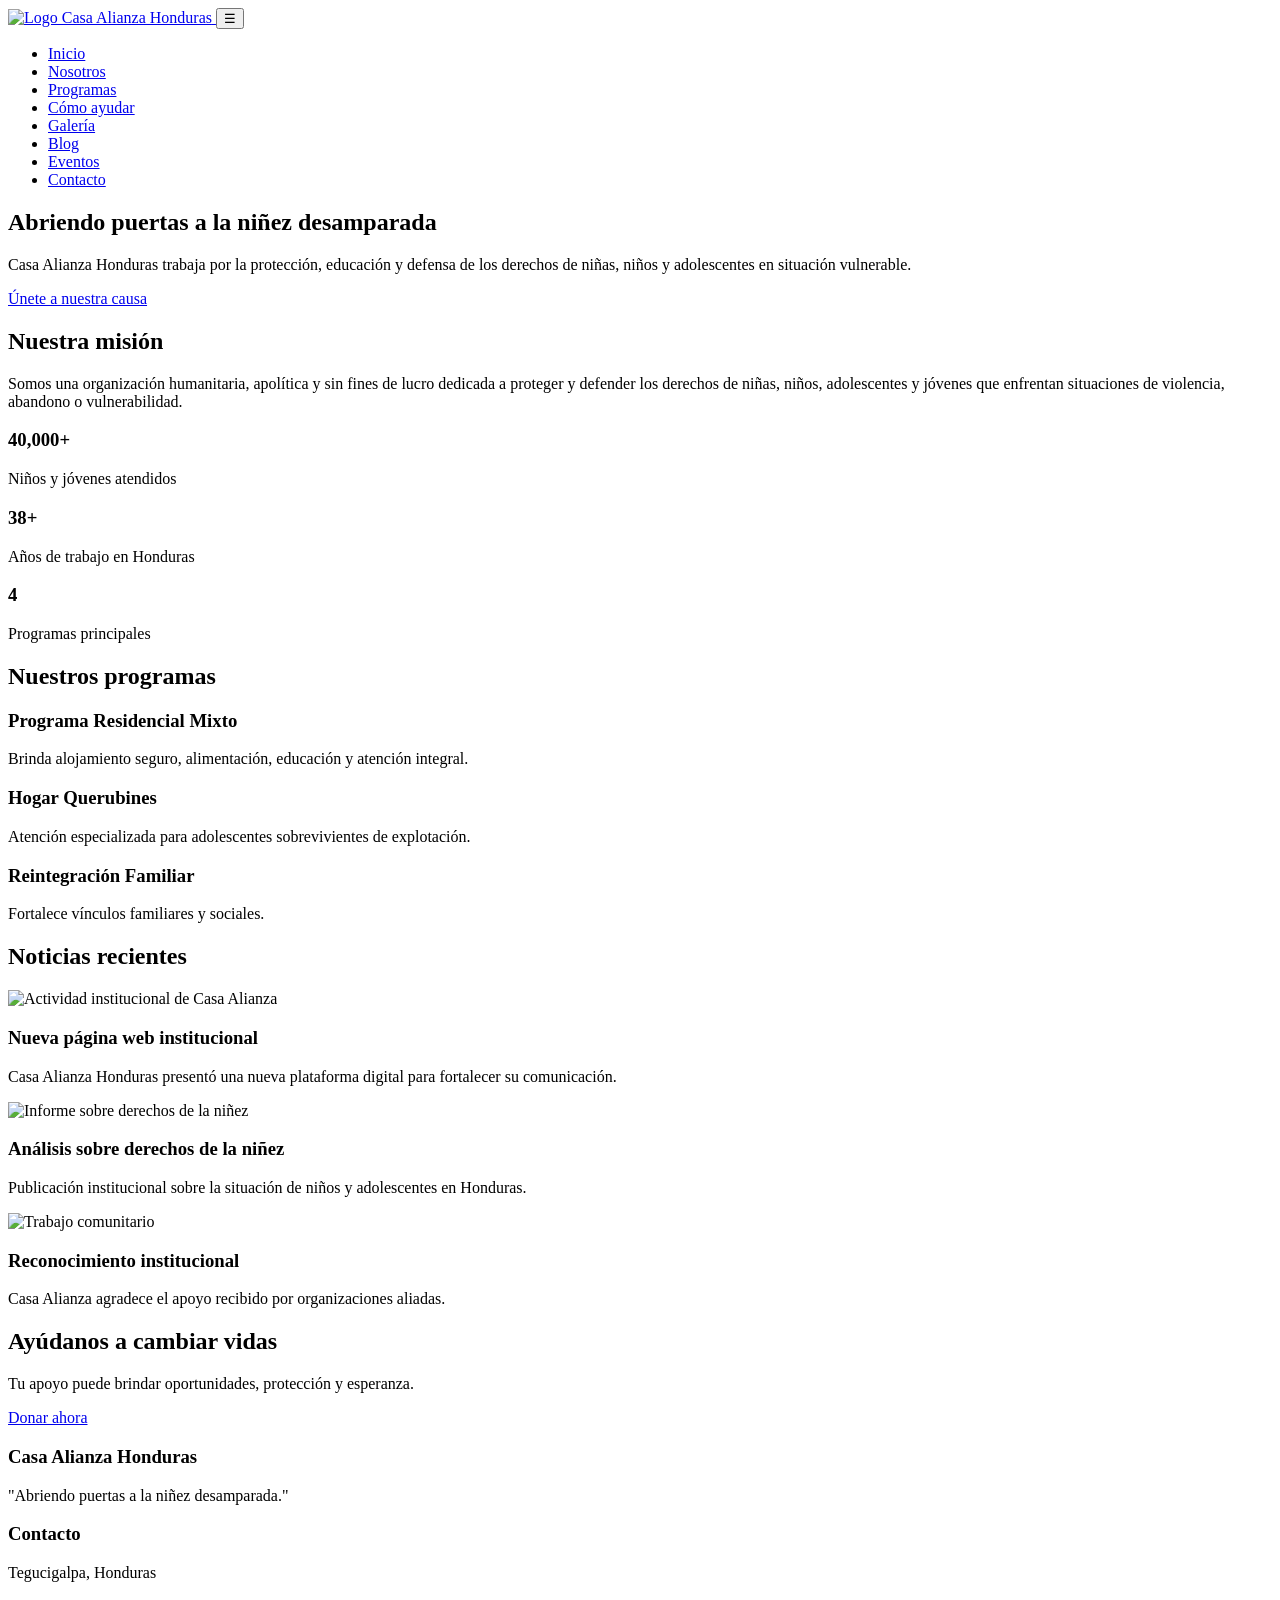
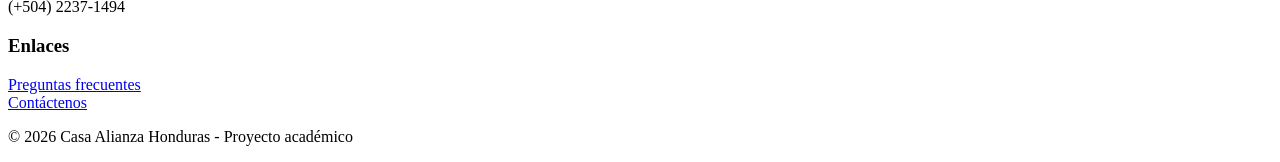
==== Proyecto Final/index.html @ 2f952888 "Add files via upload" ====
<!DOCTYPE html>
<html lang="es">
<head>
    <meta charset="UTF-8">
    <meta name="viewport" content="width=device-width, initial-scale=1.0">

    <title>Casa Alianza Honduras | Protección de la niñez</title>

    <meta name="description" content="Casa Alianza Honduras protege y defiende los derechos de niñas, niños, adolescentes y jóvenes en situación de vulnerabilidad.">

    <link rel="stylesheet" href="css/style.css">
    <link rel="stylesheet" href="css/responsive.css">
    <link rel="stylesheet" href="css/animations.css">
</head>

<body>

<header class="header">

    <div class="container nav-container">

        <a href="index.html" class="logo">
            <img src="img/logo.png" alt="Logo Casa Alianza Honduras">
        </a>


        <button class="menu-btn" id="menuBtn">
            ☰
        </button>


        <nav class="nav" id="navMenu">

            <ul>
                <li><a href="index.html">Inicio</a></li>
                <li><a href="acerca.html">Nosotros</a></li>
                <li><a href="programas.html">Programas</a></li>
                <li><a href="ayudar.html">Cómo ayudar</a></li>
                <li><a href="galeria.html">Galería</a></li>
                <li><a href="blog.html">Blog</a></li>
                <li><a href="eventos.html">Eventos</a></li>
                <li><a href="contacto.html">Contacto</a></li>
            </ul>

        </nav>

    </div>

</header>



<main>


<section class="hero">

    <div class="hero-content">

        <h1>
            Abriendo puertas a la niñez desamparada
        </h1>

        <p>
            Casa Alianza Honduras trabaja por la protección,
            educación y defensa de los derechos de niñas,
            niños y adolescentes en situación vulnerable.
        </p>


        <a href="ayudar.html" class="btn">
            Únete a nuestra causa
        </a>

    </div>

</section>



<section class="mission container">

    <div class="section-title">

        <h2>
            Nuestra misión
        </h2>

    </div>


    <p>
        Somos una organización humanitaria, apolítica y sin fines de lucro
        dedicada a proteger y defender los derechos de niñas, niños,
        adolescentes y jóvenes que enfrentan situaciones de violencia,
        abandono o vulnerabilidad.
    </p>


</section>




<section class="stats">

<div class="container stats-grid">


<div class="stat-card">

<h3>40,000+</h3>
<p>Niños y jóvenes atendidos</p>

</div>


<div class="stat-card">

<h3>38+</h3>
<p>Años de trabajo en Honduras</p>

</div>


<div class="stat-card">

<h3>4</h3>
<p>Programas principales</p>

</div>


</div>

</section>




<section class="programs container">

<h2>
Nuestros programas
</h2>


<div class="cards">


<article class="card">

<h3>
Programa Residencial Mixto
</h3>

<p>
Brinda alojamiento seguro, alimentación,
educación y atención integral.
</p>

</article>



<article class="card">

<h3>
Hogar Querubines
</h3>

<p>
Atención especializada para adolescentes
sobrevivientes de explotación.
</p>

</article>



<article class="card">

<h3>
Reintegración Familiar
</h3>

<p>
Fortalece vínculos familiares y sociales.
</p>

</article>


</div>


</section>






<section class="news container">

<h2>
Noticias recientes
</h2>


<div class="cards">


<article class="card">

<img src="img/noticia1.jpg"
alt="Actividad institucional de Casa Alianza">

<h3>
Nueva página web institucional
</h3>

<p>
Casa Alianza Honduras presentó una nueva plataforma
digital para fortalecer su comunicación.
</p>

</article>



<article class="card">

<img src="img/noticia2.jpg"
alt="Informe sobre derechos de la niñez">

<h3>
Análisis sobre derechos de la niñez
</h3>

<p>
Publicación institucional sobre la situación
de niños y adolescentes en Honduras.
</p>

</article>



<article class="card">

<img src="img/noticia3.jpg"
alt="Trabajo comunitario">

<h3>
Reconocimiento institucional
</h3>

<p>
Casa Alianza agradece el apoyo recibido
por organizaciones aliadas.
</p>

</article>



</div>


</section>




<section class="call-action">

<h2>
Ayúdanos a cambiar vidas
</h2>

<p>
Tu apoyo puede brindar oportunidades,
protección y esperanza.
</p>


<a href="donaciones.html" class="btn">
Donar ahora
</a>


</section>


</main>





<footer class="footer">


<div class="container footer-grid">


<div>

<h3>
Casa Alianza Honduras
</h3>

<p>
"Abriendo puertas a la niñez desamparada."
</p>

</div>



<div>

<h3>
Contacto
</h3>

<p>
Tegucigalpa, Honduras
</p>

<p>
(+504) 2237-1494
</p>

</div>



<div>

<h3>
Enlaces
</h3>

<a href="faq.html">
Preguntas frecuentes
</a>

<br>

<a href="contacto.html">
Contáctenos
</a>

</div>

</div>
<p class="copyright">
© 2026 Casa Alianza Honduras - Proyecto académico
</p>
</footer>
<script src="js/menu.js"></script>
<script src="js/main.js"></script>
</body>
</html>
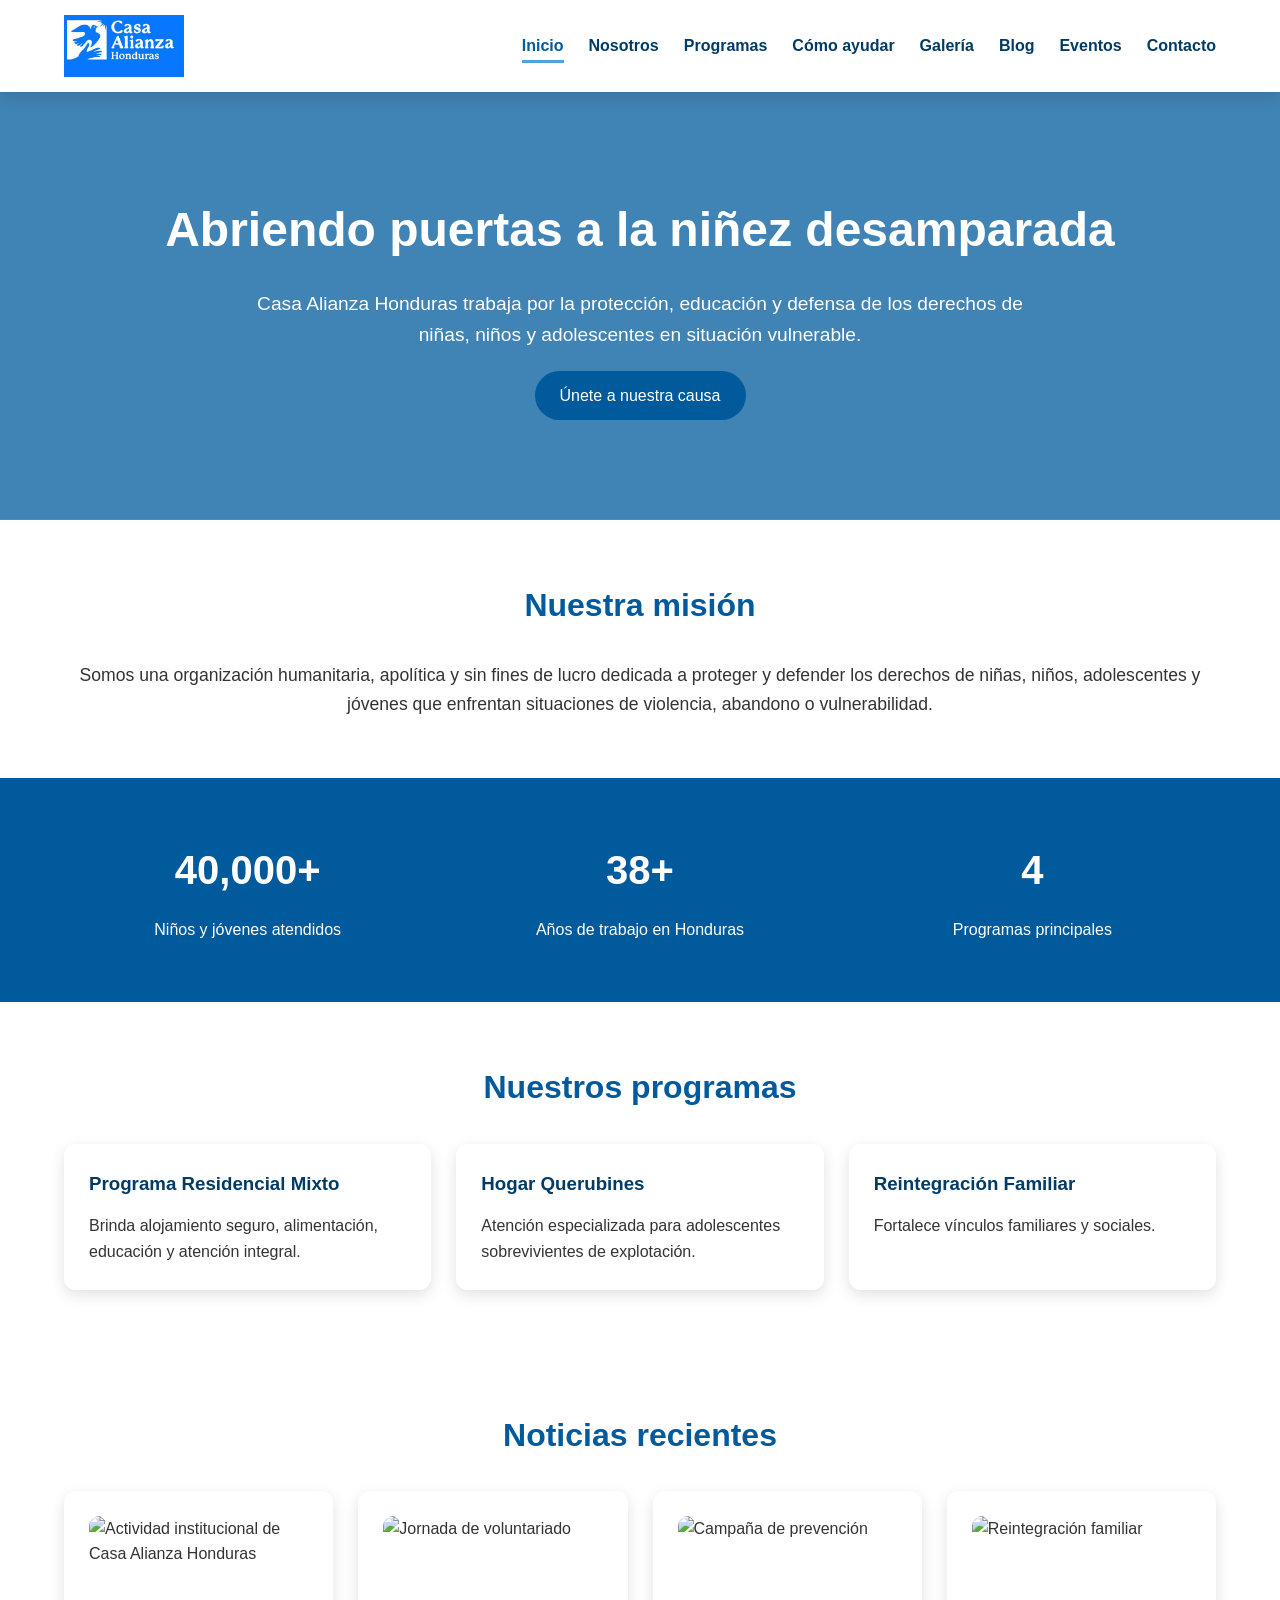
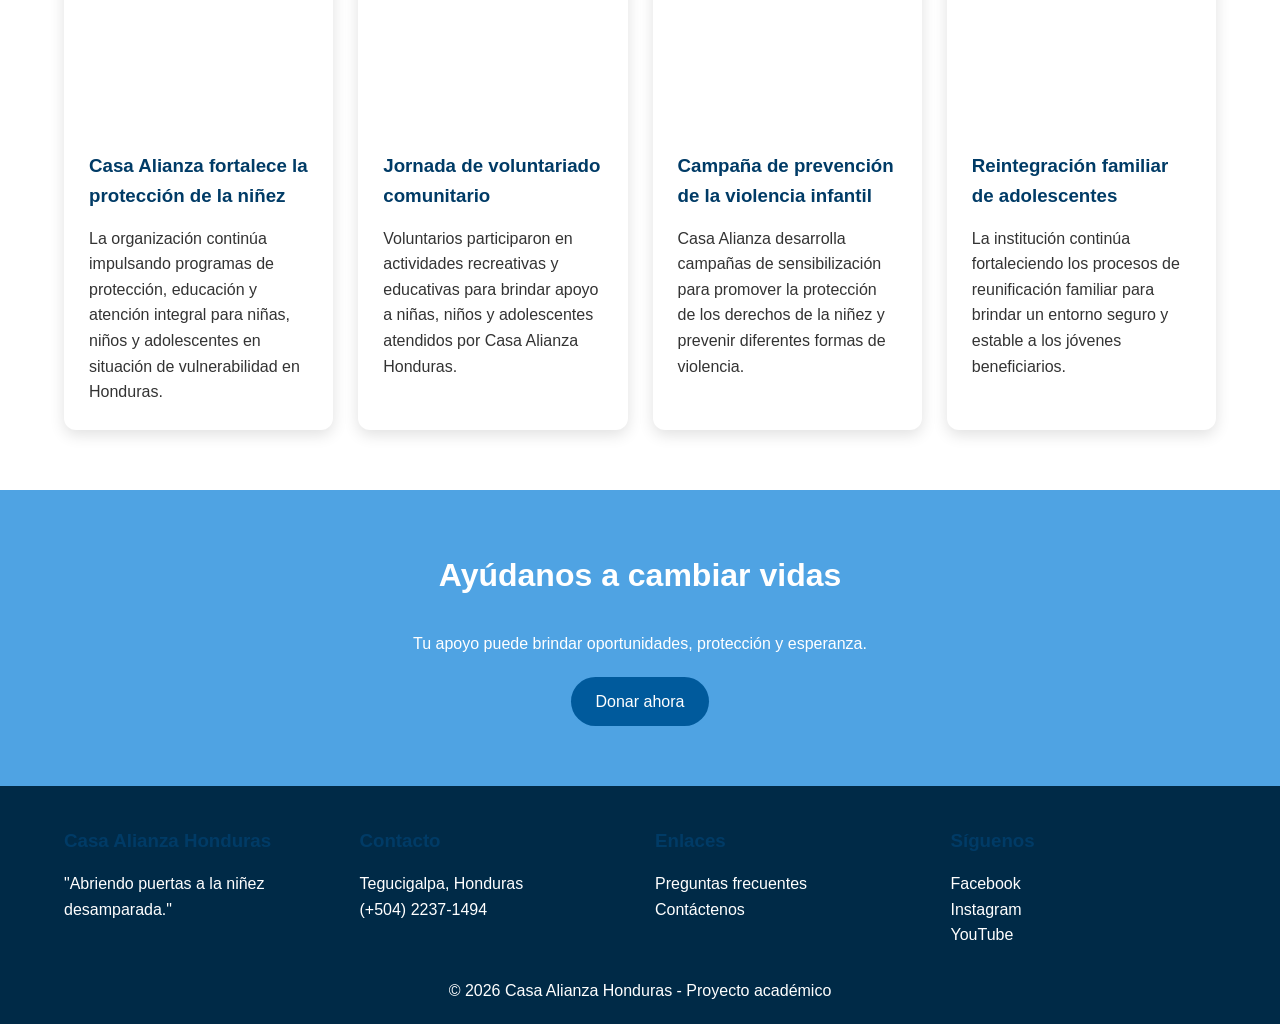
==== commit 5f3d84f2: "Actualizacion del proyecto" ====
--- a/Proyecto Final/index.html
+++ b/Proyecto Final/index.html
@@ -20,11 +20,15 @@
     <div class="container nav-container">
 
         <a href="index.html" class="logo">
-            <img src="img/logo.png" alt="Logo Casa Alianza Honduras">
+            <img src="img/logo.jpg" alt="Logo Casa Alianza Honduras">
         </a>
 
 
-        <button class="menu-btn" id="menuBtn">
+        <button
+            class="menu-btn"
+            id="menuBtn"
+            aria-label="Abrir menú de navegación"
+            aria-expanded="false">
             ☰
         </button>
 
@@ -214,15 +218,16 @@
 <article class="card">
 
 <img src="img/noticia1.jpg"
-alt="Actividad institucional de Casa Alianza">
-
-<h3>
-Nueva página web institucional
-</h3>
-
-<p>
-Casa Alianza Honduras presentó una nueva plataforma
-digital para fortalecer su comunicación.
+alt="Actividad institucional de Casa Alianza Honduras">
+
+<h3>
+Casa Alianza fortalece la protección de la niñez
+</h3>
+
+<p>
+La organización continúa impulsando programas de protección,
+educación y atención integral para niñas,
+niños y adolescentes en situación de vulnerabilidad en Honduras.
 </p>
 
 </article>
@@ -232,15 +237,16 @@
 <article class="card">
 
 <img src="img/noticia2.jpg"
-alt="Informe sobre derechos de la niñez">
-
-<h3>
-Análisis sobre derechos de la niñez
-</h3>
-
-<p>
-Publicación institucional sobre la situación
-de niños y adolescentes en Honduras.
+alt="Jornada de voluntariado">
+
+<h3>
+Jornada de voluntariado comunitario
+</h3>
+
+<p>
+Voluntarios participaron en actividades recreativas
+y educativas para brindar apoyo a niñas,
+niños y adolescentes atendidos por Casa Alianza Honduras.
 </p>
 
 </article>
@@ -250,15 +256,32 @@
 <article class="card">
 
 <img src="img/noticia3.jpg"
-alt="Trabajo comunitario">
-
-<h3>
-Reconocimiento institucional
-</h3>
-
-<p>
-Casa Alianza agradece el apoyo recibido
-por organizaciones aliadas.
+alt="Campaña de prevención">
+
+<h3>
+Campaña de prevención de la violencia infantil
+</h3>
+
+<p>
+Casa Alianza desarrolla campañas de sensibilización
+para promover la protección de los derechos
+de la niñez y prevenir diferentes formas de violencia.
+</p>
+
+</article>
+
+<article class="card">
+
+<img src="img/noticia4.jpg"
+alt="Reintegración familiar">
+
+<h3>
+Reintegración familiar de adolescentes
+</h3>
+
+<p>
+La institución continúa fortaleciendo los procesos de reunificación
+familiar para brindar un entorno seguro y estable a los jóvenes beneficiarios.
 </p>
 
 </article>
@@ -352,6 +375,30 @@
 <a href="contacto.html">
 Contáctenos
 </a>
+
+</div>
+
+<div>
+
+<h3>Síguenos</h3>
+
+<p>
+<a href="https://www.facebook.com/CasaAlianzaHN/" target="_blank">
+Facebook
+</a>
+</p>
+
+<p>
+<a href="https://www.instagram.com/casaalianzahn" target="_blank">
+Instagram
+</a>
+</p>
+
+<p>
+<a href="https://youtube.com/@casaalianzahn507?si=i6QpMFQomk_3zxJg" target="_blank">
+YouTube
+</a>
+</p>
 
 </div>
 
--- a/Proyecto Final/css/style.css
+++ b/Proyecto Final/css/style.css
@@ -0,0 +1,1036 @@
+:root{
+
+--azul:#005A9C;
+--celeste:#4FA3E3;
+--blanco:#ffffff;
+--gris:#F4F6F8;
+--texto:#333333;
+--oscuro:#003B66;
+
+--sombra:
+0 5px 15px rgba(0,0,0,.12);
+
+--radio:12px;
+
+}
+
+
+*{
+
+margin:0;
+padding:0;
+box-sizing:border-box;
+
+}
+
+
+
+html{
+
+scroll-behavior:smooth;
+
+}
+
+
+
+body{
+
+font-family:
+"Segoe UI",
+Arial,
+sans-serif;
+
+color:var(--texto);
+
+background:white;
+
+line-height:1.6;
+
+}
+
+
+
+img{
+
+max-width:100%;
+
+display:block;
+
+}
+
+
+
+a{
+
+text-decoration:none;
+
+color:inherit;
+
+}
+
+
+
+ul{
+
+list-style:none;
+
+}
+
+
+
+
+
+.container{
+
+width:90%;
+
+max-width:1200px;
+
+margin:auto;
+
+}
+
+
+
+
+
+
+/* HEADER */
+
+
+.header{
+
+background:white;
+
+box-shadow:var(--sombra);
+
+position:sticky;
+
+top:0;
+
+z-index:1000;
+
+}
+
+
+
+.nav-container{
+
+display:flex;
+
+justify-content:space-between;
+
+align-items:center;
+
+padding:15px 0;
+
+}
+
+
+
+.logo img{
+
+width:120px;
+
+}
+
+
+
+
+
+.nav ul{
+
+display:flex;
+
+gap:25px;
+
+}
+
+
+
+.nav a{
+
+font-weight:600;
+
+color:var(--oscuro);
+
+transition:.3s;
+
+}
+
+.nav a.active{
+
+color:var(--azul);
+
+border-bottom:3px solid var(--celeste);
+
+padding-bottom:6px;
+
+}
+
+
+.nav a:hover{
+
+color:var(--celeste);
+
+border-bottom:3px solid var(--celeste);
+
+padding-bottom:6px;
+
+}
+
+
+
+
+.menu-btn{
+
+display:none;
+
+background:none;
+
+border:none;
+
+font-size:30px;
+
+color:var(--azul);
+
+cursor:pointer;
+
+}
+
+
+
+
+
+
+
+/* BANNER */
+
+
+.hero,
+.page-banner{
+
+
+background:
+linear-gradient(
+rgba(0,90,156,.75),
+rgba(0,90,156,.75)
+),
+url("../img/hero.jpg");
+
+background-size:cover;
+
+background-position:center;
+
+color:white;
+
+text-align:center;
+
+padding:100px 20px;
+
+
+}
+
+
+
+.hero h1,
+.page-banner h1{
+
+font-size:3rem;
+
+margin-bottom:20px;
+
+}
+
+
+
+.hero p,
+.page-banner p{
+
+font-size:1.2rem;
+
+max-width:800px;
+
+margin:auto;
+
+}
+
+
+
+
+
+
+
+.btn{
+
+display:inline-block;
+
+background:var(--azul);
+
+color:white;
+
+padding:12px 25px;
+
+border-radius:30px;
+
+margin-top:20px;
+
+transition:.3s;
+
+}
+
+
+
+.btn:hover{
+
+background:var(--celeste);
+
+transform:translateY(-3px);
+
+}
+
+
+
+
+
+
+
+
+/* TITULOS */
+
+
+section{
+
+padding:60px 0;
+
+}
+
+
+
+h2{
+
+text-align:center;
+
+color:var(--azul);
+
+font-size:2rem;
+
+margin-bottom:30px;
+
+}
+
+
+
+h3{
+
+color:var(--oscuro);
+
+margin-bottom:15px;
+
+}
+
+
+
+
+
+
+
+/* TARJETAS */
+
+
+.cards{
+
+display:grid;
+
+grid-template-columns:
+
+repeat(auto-fit,minmax(250px,1fr));
+
+gap:25px;
+
+}
+
+
+
+.card{
+
+background:white;
+
+padding:25px;
+
+border-radius:var(--radio);
+
+box-shadow:var(--sombra);
+
+transition:.3s;
+
+}
+
+
+
+.card:hover{
+
+transform:translateY(-8px);
+
+}
+
+
+
+
+
+.card img{
+
+width:100%;
+height:220px;
+object-fit:cover;
+
+border-radius:10px;
+
+margin-bottom:15px;
+
+}
+
+/* ARTÍCULOS DEL BLOG */
+
+.article-content{
+
+    background:white;
+
+    padding:30px;
+
+    border-radius:12px;
+
+    box-shadow:var(--sombra);
+
+}
+
+.article-content{
+
+    max-width:1400px;
+
+    margin:40px auto;
+
+    background:white;
+
+    padding:35px;
+
+    border-radius:12px;
+
+    box-shadow:var(--sombra);
+
+}
+
+.article-content h2{
+
+    text-align:left;
+
+    margin-bottom:20px;
+
+}
+
+.article-content p{
+
+    margin-bottom:20px;
+
+    text-align:justify;
+
+}
+
+.article-content img{
+    width: 100%;
+    max-width: 900px;
+    height: 400px;
+    object-fit: cover;
+    display: block;
+    margin: 20px auto;
+    border-radius: 10px;
+}
+
+
+
+/* MISION */
+
+
+.mission{
+
+text-align:center;
+
+font-size:1.1rem;
+
+}
+
+
+
+
+
+/* ESTADISTICAS */
+
+
+.stats{
+
+background:var(--azul);
+
+color:white;
+
+}
+
+
+
+.stats-grid{
+
+display:grid;
+
+grid-template-columns:
+repeat(auto-fit,minmax(200px,1fr));
+
+gap:25px;
+
+text-align:center;
+
+}
+
+
+
+.stat-card h3{
+
+font-size:2.5rem;
+
+color:white;
+
+}
+
+
+
+
+
+
+
+/* LLAMADO ACCION */
+
+
+.call-action{
+
+background:var(--celeste);
+
+color:white;
+
+text-align:center;
+
+}
+
+
+
+.call-action h2{
+
+color:white;
+
+}
+
+
+
+
+
+
+
+/* FOOTER */
+
+
+.footer{
+
+background:#002A47;
+
+color:white;
+
+padding:40px 0 20px;
+
+}
+
+
+
+.footer-grid{
+
+display:grid;
+
+grid-template-columns:
+repeat(auto-fit,minmax(220px,1fr));
+
+gap:30px;
+
+}
+
+
+
+.footer a:hover{
+
+color:var(--celeste);
+
+}
+
+
+
+.copyright{
+
+text-align:center;
+
+margin-top:30px;
+
+}
+
+
+
+
+
+
+
+/* FORMULARIOS */
+
+
+.formulario,
+#contactForm,
+#donationForm{
+
+
+max-width:700px;
+
+margin:auto;
+
+}
+
+
+
+.form-group{
+
+margin-bottom:20px;
+
+}
+
+
+
+label{
+
+display:block;
+
+font-weight:bold;
+
+margin-bottom:8px;
+
+}
+
+
+
+input,
+textarea,
+select{
+
+
+width:100%;
+
+padding:12px;
+
+border:1px solid #ccc;
+
+border-radius:8px;
+
+font-size:1rem;
+
+}
+
+
+
+textarea{
+
+resize:none;
+
+}
+
+
+
+
+
+.success{
+
+color:green;
+
+margin-top:15px;
+
+}
+
+
+
+.error{
+
+color:red;
+
+margin-top:15px;
+
+}
+
+
+
+
+
+
+
+/* EVENTOS */
+
+
+.event-controls{
+
+display:flex;
+
+gap:15px;
+
+justify-content:center;
+
+margin-bottom:30px;
+
+}
+
+
+
+.event-card{
+
+display:flex;
+
+gap:25px;
+
+padding:25px;
+
+background:white;
+
+box-shadow:var(--sombra);
+
+border-radius:12px;
+
+margin-bottom:20px;
+
+}
+
+
+
+.event-date{
+
+background:var(--azul);
+
+color:white;
+
+padding:15px;
+
+border-radius:10px;
+
+text-align:center;
+
+font-weight:bold;
+
+}
+
+
+
+.event-date span{
+
+font-size:2rem;
+
+display:block;
+
+}
+
+
+
+
+
+
+
+
+/* GALERIA */
+
+
+.gallery-buttons{
+
+text-align:center;
+
+margin-bottom:30px;
+
+}
+
+
+
+.gallery-filter{
+
+padding:10px 20px;
+
+border:none;
+
+background:var(--azul);
+
+color:white;
+
+border-radius:20px;
+
+cursor:pointer;
+
+margin:5px;
+
+}
+
+
+
+.gallery-grid{
+
+display:grid;
+
+grid-template-columns:
+
+repeat(auto-fit,minmax(250px,1fr));
+
+gap:20px;
+
+}
+
+
+
+.gallery-item{
+
+cursor:pointer;
+
+}
+
+
+
+.gallery-item img{
+
+height:220px;
+
+width:100%;
+
+object-fit:cover;
+
+border-radius:10px;
+
+}
+
+
+
+
+
+
+
+/* LIGHTBOX */
+
+
+.lightbox{
+
+position:fixed;
+
+inset:0;
+
+background:rgba(0,0,0,.85);
+
+display:none;
+
+align-items:center;
+
+justify-content:center;
+
+z-index:2000;
+
+}
+
+
+
+.lightbox img{
+
+max-width:90%;
+
+max-height:80%;
+
+}
+
+
+
+.lightbox.show{
+
+display:flex;
+
+}
+
+
+
+.close-lightbox{
+
+position:absolute;
+
+top:30px;
+
+right:40px;
+
+color:white;
+
+font-size:45px;
+
+cursor:pointer;
+
+}
+
+
+
+
+
+
+
+/* FAQ */
+
+
+.faq-item{
+
+margin-bottom:15px;
+
+border-radius:10px;
+
+box-shadow:var(--sombra);
+
+overflow:hidden;
+
+}
+
+
+
+.faq-question{
+
+width:100%;
+
+padding:20px;
+
+border:none;
+
+background:white;
+
+text-align:left;
+
+font-size:1rem;
+
+font-weight:bold;
+
+display:flex;
+
+justify-content:space-between;
+
+cursor:pointer;
+
+}
+
+
+
+.faq-answer{
+
+max-height:0;
+
+overflow:hidden;
+
+transition:.4s;
+
+background:#f5f5f5;
+
+}
+
+
+
+.faq-answer p{
+
+padding:20px;
+
+}
+
+
+
+
+
+
+.hidden{
+
+display:none;
+
+}
+
+
+
+
+
+
+/* WHATSAPP */
+
+
+.whatsapp-button{
+
+position:fixed;
+
+right:25px;
+
+bottom:25px;
+
+background:#25D366;
+
+color:white;
+
+padding:15px 20px;
+
+border-radius:50px;
+
+z-index:999;
+
+}
+
+/* BOTÓN VOLVER ARRIBA */
+
+
+.top-button{
+
+position:fixed;
+
+right:25px;
+
+bottom:90px;
+
+width:45px;
+
+height:45px;
+
+border-radius:50%;
+
+border:none;
+
+background:var(--azul);
+
+color:white;
+
+font-size:25px;
+
+cursor:pointer;
+
+opacity:0;
+
+visibility:hidden;
+
+transition:.3s;
+
+z-index:1000;
+
+}
+
+
+
+.top-button.show{
+
+opacity:1;
+
+visibility:visible;
+
+}
+
+
+
+.top-button:hover{
+
+background:var(--celeste);
+
+}
+
--- a/Proyecto Final/css/animations.css
+++ b/Proyecto Final/css/animations.css
@@ -0,0 +1,41 @@
+
+@keyframes aparecer{
+
+
+from{
+
+opacity:0;
+
+transform:translateY(30px);
+
+}
+
+
+to{
+
+opacity:1;
+
+transform:translateY(0);
+
+}
+
+
+}
+
+
+
+.card,
+.event-card,
+.gallery-item{
+
+animation:aparecer .6s ease;
+
+}
+
+
+
+.btn{
+
+animation:aparecer .8s ease;
+
+}
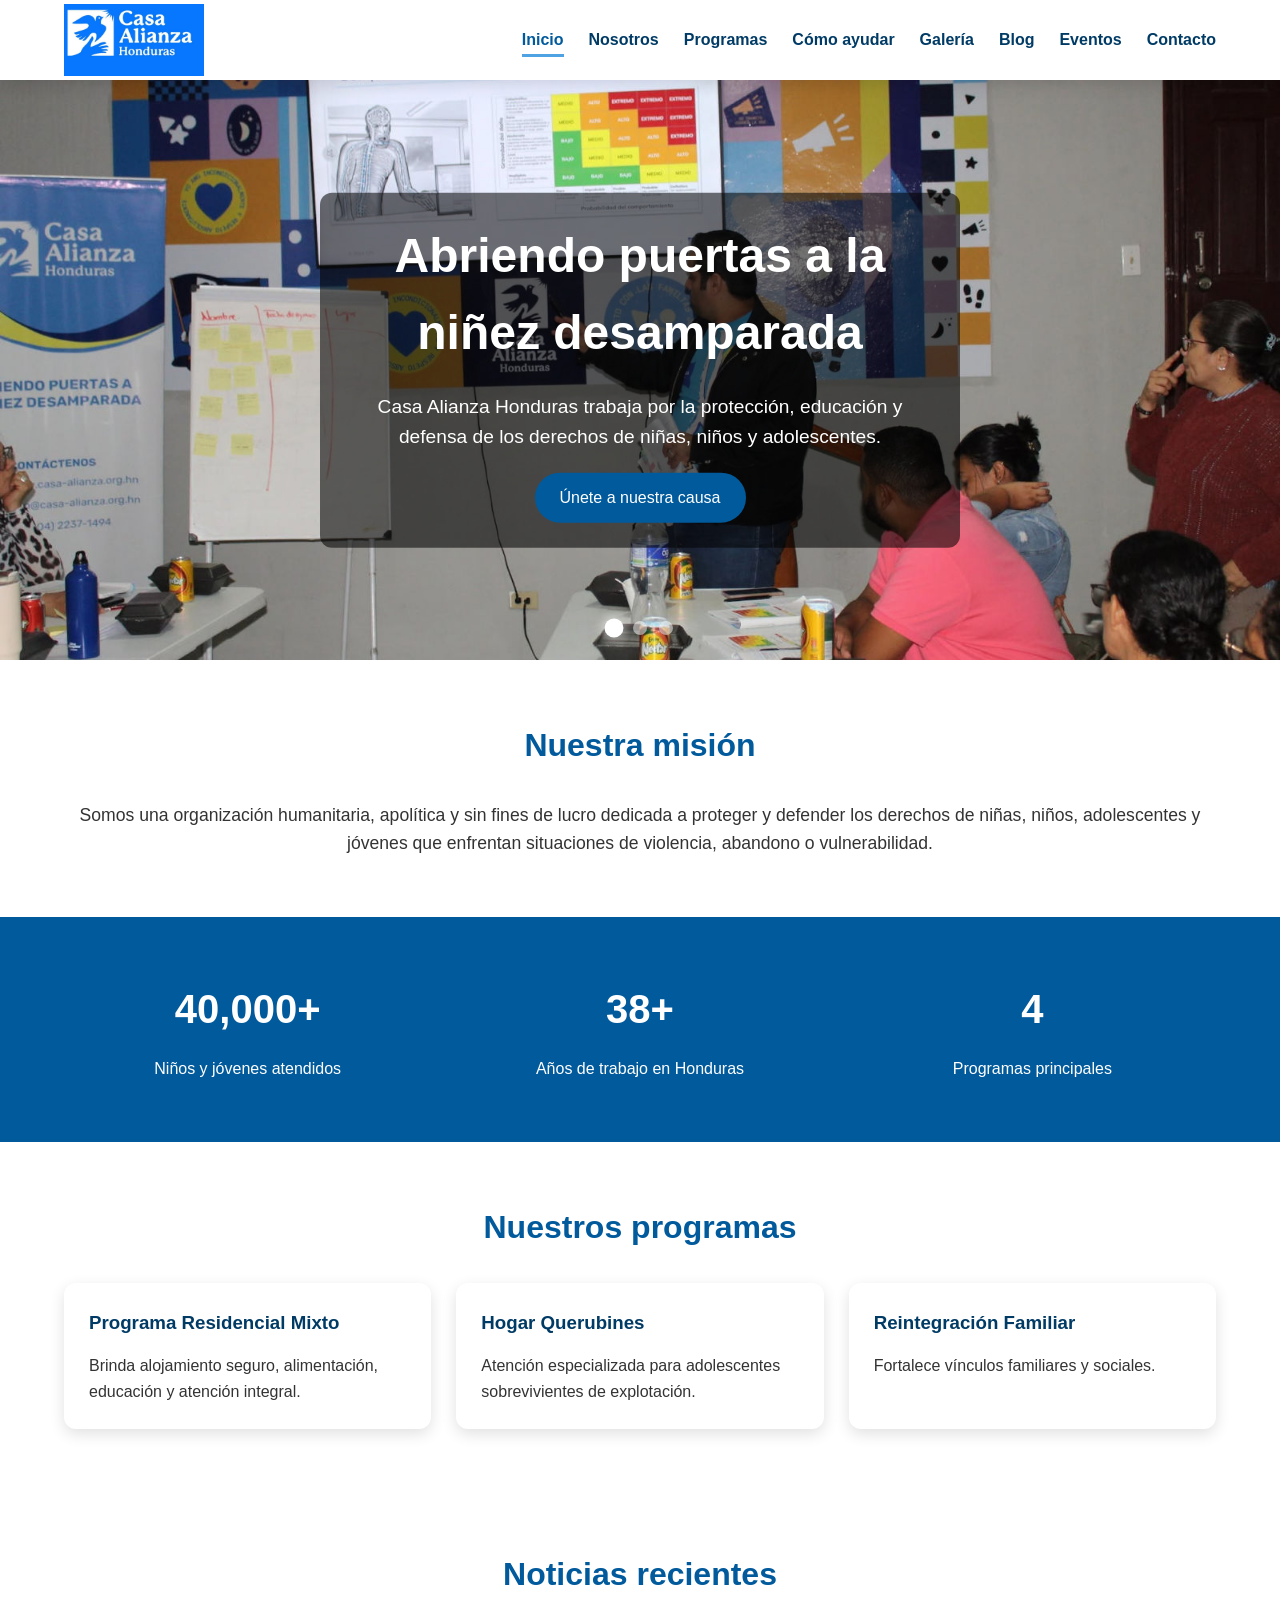
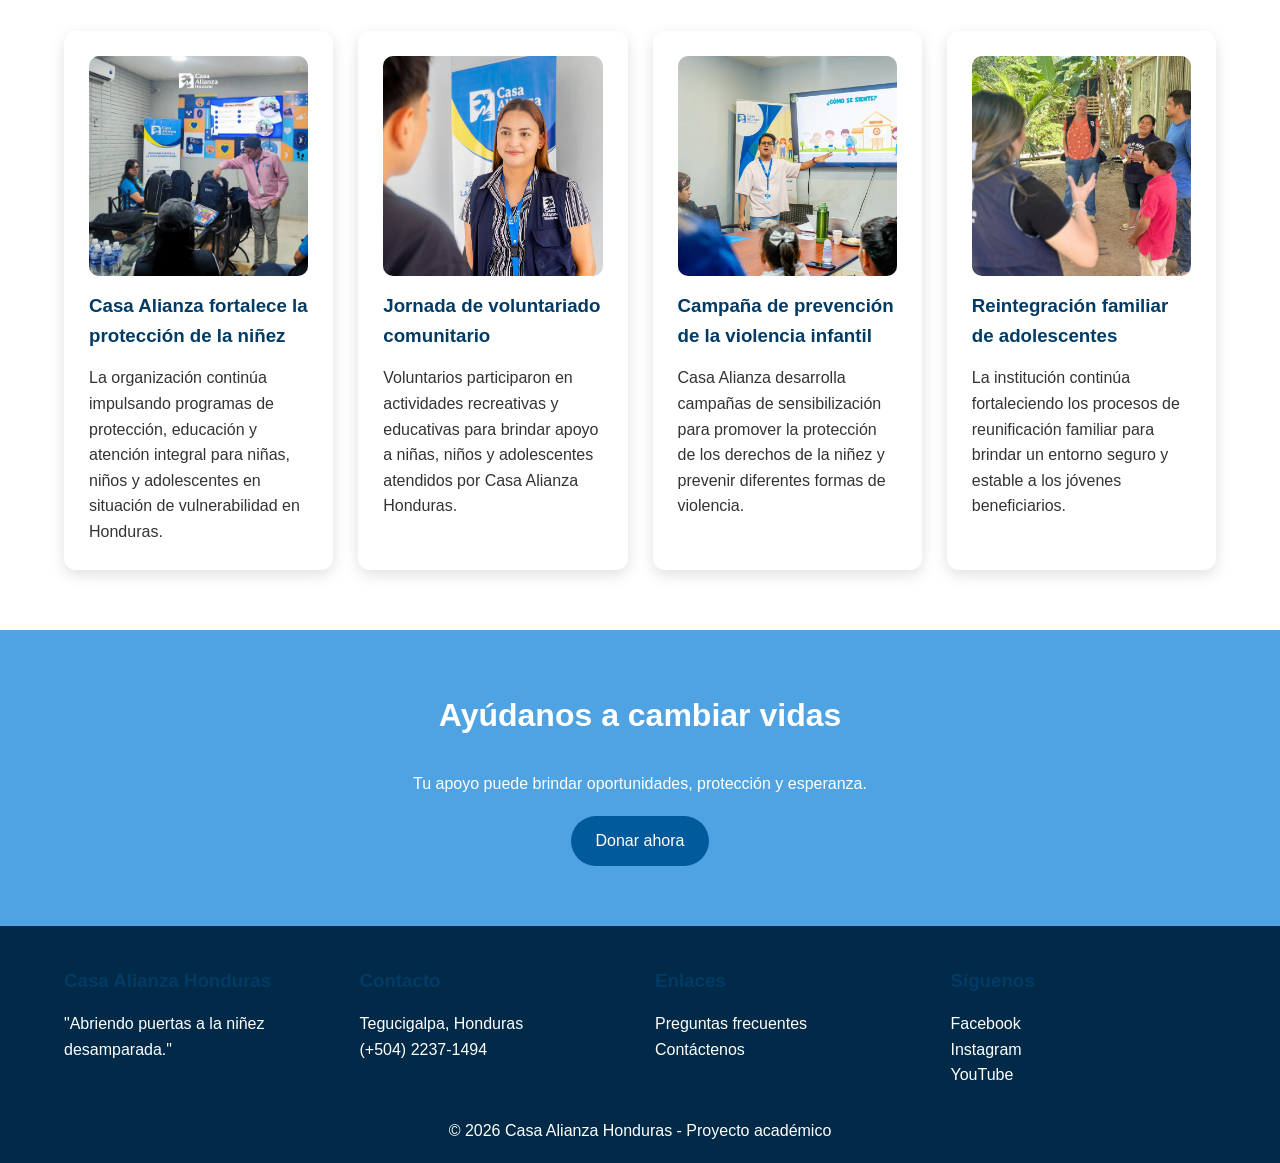
==== commit aff25cea: "Mejoras en el carrusel, galeria" ====
--- a/Proyecto Final/index.html
+++ b/Proyecto Final/index.html
@@ -59,22 +59,64 @@
 
 <section class="hero">
 
-    <div class="hero-content">
-
-        <h1>
-            Abriendo puertas a la niñez desamparada
-        </h1>
-
-        <p>
-            Casa Alianza Honduras trabaja por la protección,
-            educación y defensa de los derechos de niñas,
-            niños y adolescentes en situación vulnerable.
-        </p>
-
-
-        <a href="ayudar.html" class="btn">
-            Únete a nuestra causa
-        </a>
+    <div class="hero-slide active">
+        <img src="img/hero1.jpg" alt="Casa Alianza Honduras">
+
+        <div class="hero-content">
+            <h1>Abriendo puertas a la niñez desamparada</h1>
+
+            <p>
+                Casa Alianza Honduras trabaja por la protección,
+                educación y defensa de los derechos de niñas,
+                niños y adolescentes.
+            </p>
+
+            <a href="ayudar.html" class="btn">
+                Únete a nuestra causa
+            </a>
+        </div>
+    </div>
+
+    <div class="hero-slide">
+        <img src="img/hero2.jpg" alt="Programas educativos">
+
+        <div class="hero-content">
+            <h1>Educación para transformar vidas</h1>
+
+            <p>
+                Promovemos oportunidades para niñas, niños y jóvenes
+                mediante programas educativos y sociales.
+            </p>
+
+            <a href="programas.html" class="btn">
+                Conocer programas
+            </a>
+        </div>
+    </div>
+
+    <div class="hero-slide">
+        <img src="img/hero3.jpg" alt="Voluntariado">
+
+        <div class="hero-content">
+            <h1>Juntos podemos ayudar</h1>
+
+            <p>
+                Con el apoyo de voluntarios y aliados seguimos
+                protegiendo a la niñez hondureña.
+            </p>
+
+            <a href="contacto.html" class="btn">
+                Contáctanos
+            </a>
+        </div>
+    </div>
+    <div class="hero-indicators">
+
+        <span class="indicator active"></span>
+
+        <span class="indicator"></span>
+
+        <span class="indicator"></span>
 
     </div>
 
--- a/Proyecto Final/css/style.css
+++ b/Proyecto Final/css/style.css
@@ -99,49 +99,50 @@
 
 
 .header{
-
-background:white;
-
-box-shadow:var(--sombra);
-
-position:sticky;
-
-top:0;
-
-z-index:1000;
-
-}
-
+    background: white;
+
+    box-shadow: var(--sombra);
+
+    position: sticky;
+
+    top: 0;
+
+    z-index: 9999;
+}
 
 
 .nav-container{
+    display:flex;
+    justify-content:space-between;
+    align-items:center;
+    min-height:80px;
+}
+
+
+
+.logo{
+    display: flex;
+    align-items: center;
+}
+
+.logo img{
+    width: 140px;
+    height: auto;
+    display: block;
+}
+
+.logo{
+    margin-right:20px;
+}
+
+
+
+
+
+.nav ul{
 
 display:flex;
 
-justify-content:space-between;
-
-align-items:center;
-
-padding:15px 0;
-
-}
-
-
-
-.logo img{
-
-width:120px;
-
-}
-
-
-
-
-
-.nav ul{
-
-display:flex;
-
 gap:25px;
 
 }
@@ -207,28 +208,65 @@
 /* BANNER */
 
 
-.hero,
+/* BANNER */
+
+.hero{
+    position: relative;
+    height: 580px;
+    overflow: hidden;
+    z-index: 1;
+}
+
 .page-banner{
-
-
-background:
-linear-gradient(
-rgba(0,90,156,.75),
-rgba(0,90,156,.75)
-),
-url("../img/hero.jpg");
-
-background-size:cover;
-
-background-position:center;
-
-color:white;
-
-text-align:center;
-
-padding:100px 20px;
-
-
+    background:
+        linear-gradient(rgba(0,90,156,.75), rgba(0,90,156,.75)),
+        url("../img/hero1.jpg");
+    background-size: cover;
+    background-position: center;
+    color: white;
+    text-align: center;
+    padding: 100px 20px;
+}
+
+.hero-slide{
+    position: absolute;
+    top: 0;
+    left: 0;
+    width: 100%;
+    height: 100%;
+    opacity: 0;
+    transition: opacity 1s ease-in-out;
+    z-index: 1;
+}
+
+.hero-slide.active{
+
+    opacity: 1;
+
+}
+
+.hero-slide img{
+
+    width: 100%;
+
+    height: 100%;
+
+    object-fit: cover;
+
+}
+
+.hero-content{
+    position: absolute;
+    top: 50%;
+    left: 50%;
+    transform: translate(-50%, -50%);
+    text-align: center;
+    color: white;
+    background: rgba(0,0,0,.55);
+    padding: 25px;
+    border-radius: 12px;
+    max-width: 700px;
+    z-index: 5;
 }
 
 
@@ -1034,3 +1072,50 @@
 
 }
 
+/*==========================
+INDICADORES DEL HERO
+==========================*/
+
+.hero-indicators{
+
+    position:absolute;
+
+    bottom:25px;
+
+    left:50%;
+
+    transform:translateX(-50%);
+
+    display:flex;
+
+    gap:12px;
+
+    z-index:5;
+
+}
+
+.indicator{
+
+    width:14px;
+
+    height:14px;
+
+    border-radius:50%;
+
+    background:rgba(255,255,255,.5);
+
+    transition:.4s;
+
+    cursor:pointer;
+
+}
+
+.indicator.active{
+
+    background:#ffffff;
+
+    transform:scale(1.35);
+
+    box-shadow:0 0 10px rgba(255,255,255,.9);
+
+}
